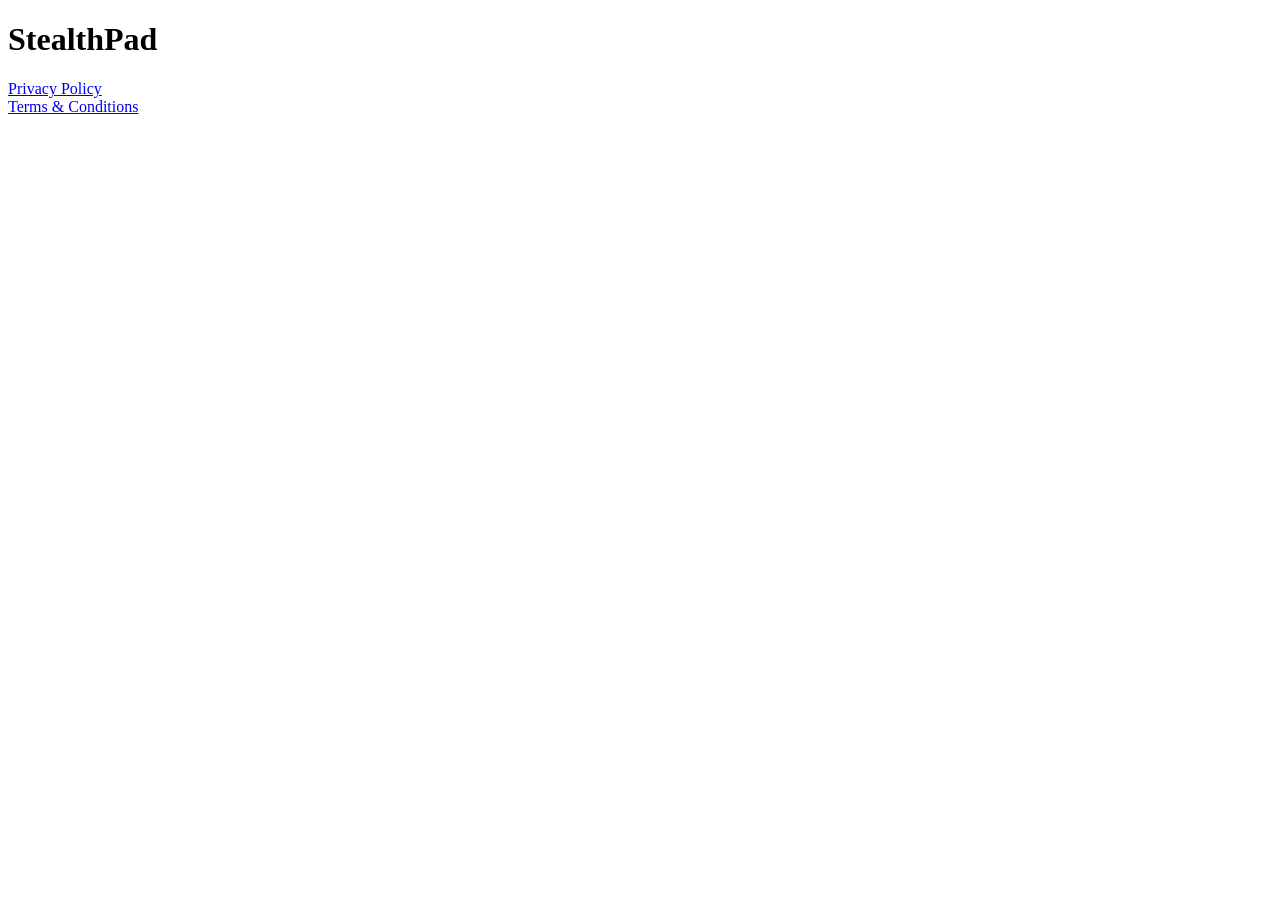
==== docs/index.html @ 9c85d0d4 "Refractoring of terms and privacy files. Merged them into a single for github page deployment." ====
<!DOCTYPE html>
<html lang="en">
<head>
    <meta charset="UTF-8">
    <meta name="viewport" content="width=device-width, initial-scale=1.0">
    <title>StealthPad</title>
</head>
<body>
    <h1>StealthPad</h1>

    <a href="stealthpad-privacy.html">Privacy Policy</a>
    <br>
    <a href="stealthpad-terms.html">Terms & Conditions</a>
</body>
</html>
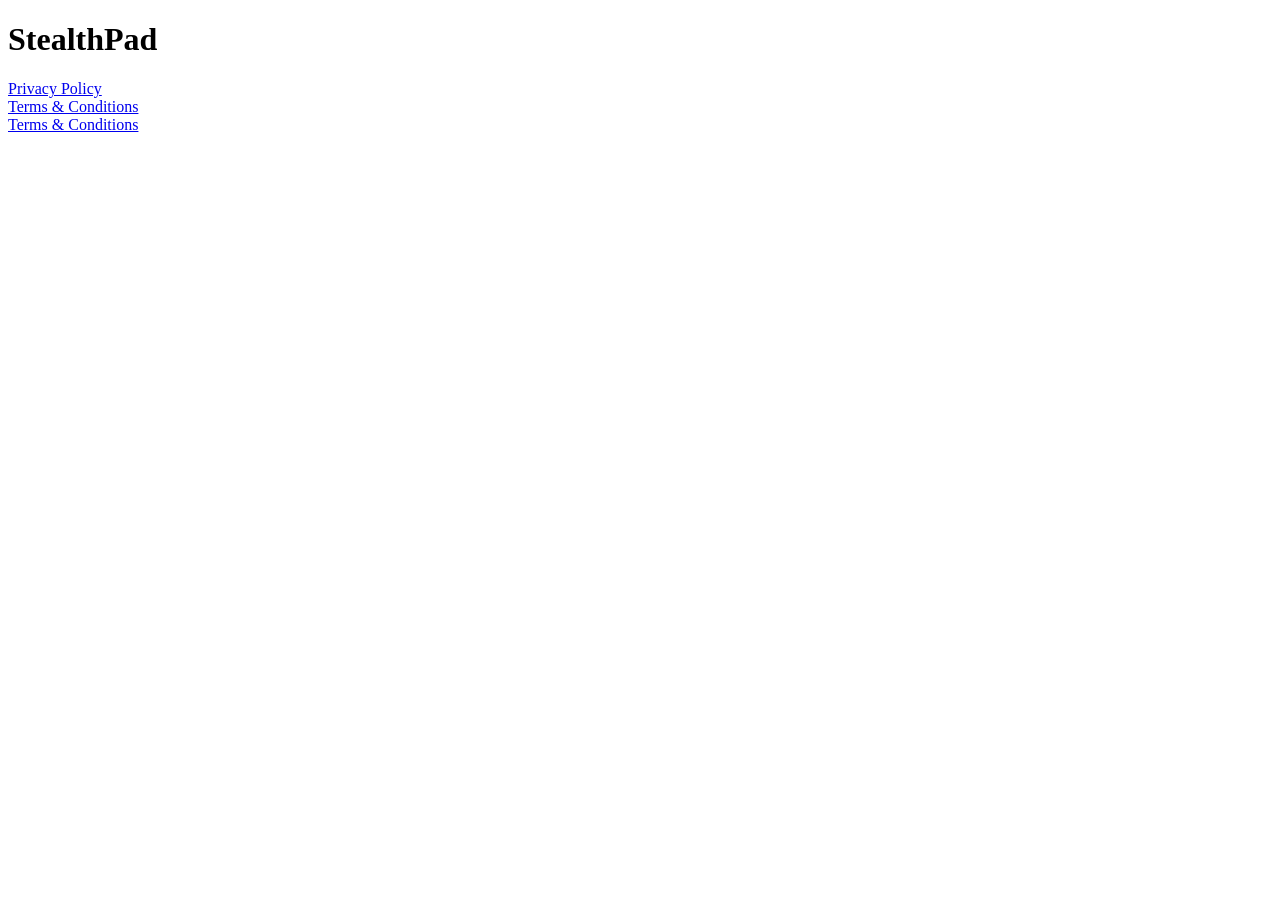
==== commit 52c43cb9: "Update index.html" ====
--- a/docs/index.html
+++ b/docs/index.html
@@ -11,5 +11,7 @@
     <a href="stealthpad-privacy.html">Privacy Policy</a>
     <br>
     <a href="stealthpad-terms.html">Terms & Conditions</a>
+    <br>
+    <a href="stealthpad-faq.html">Terms & Conditions</a>
 </body>
 </html>
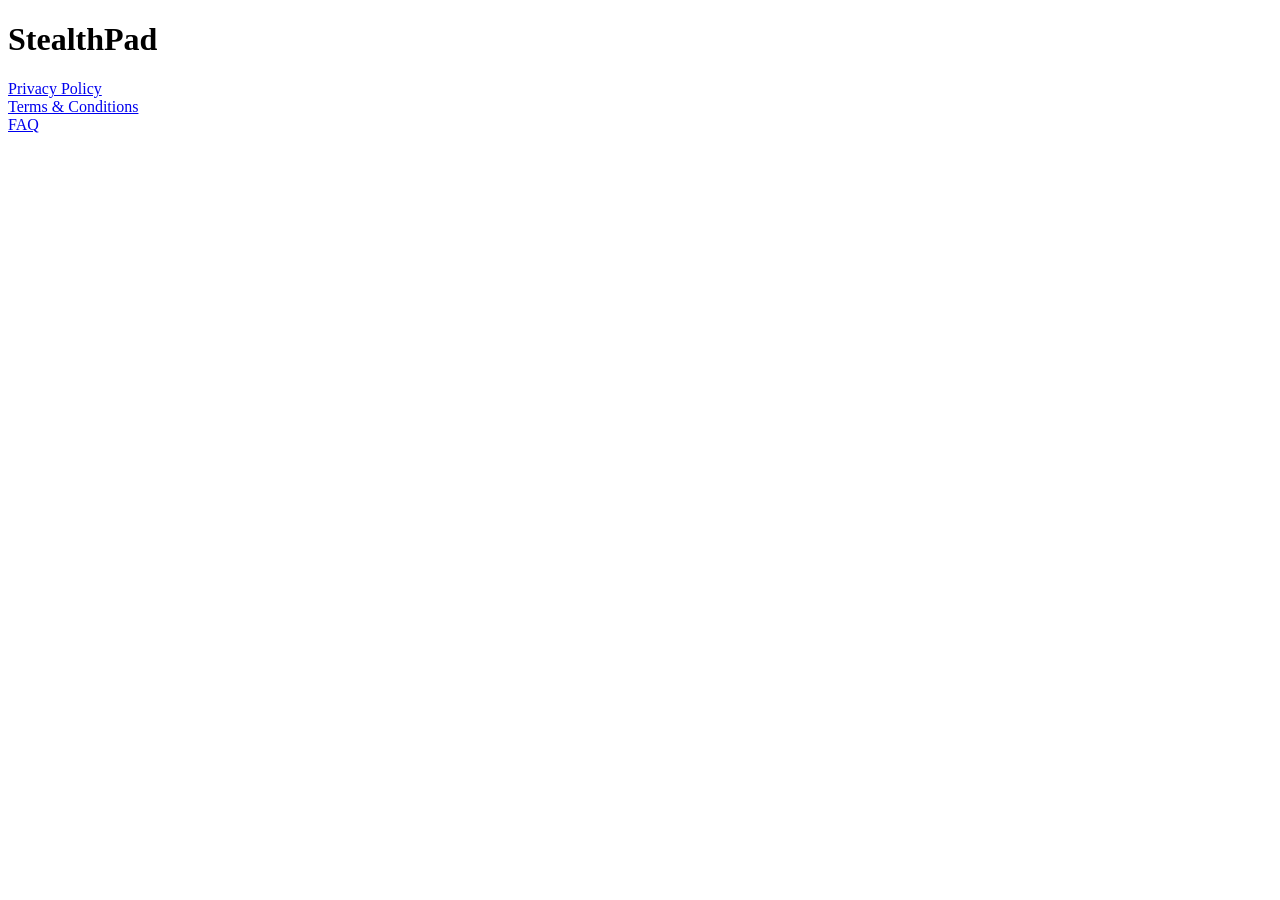
==== commit 3141e855: "Update index.html" ====
--- a/docs/index.html
+++ b/docs/index.html
@@ -12,6 +12,6 @@
     <br>
     <a href="stealthpad-terms.html">Terms & Conditions</a>
     <br>
-    <a href="stealthpad-faq.html">Terms & Conditions</a>
+    <a href="stealthpad-faq.html">FAQ</a>
 </body>
 </html>
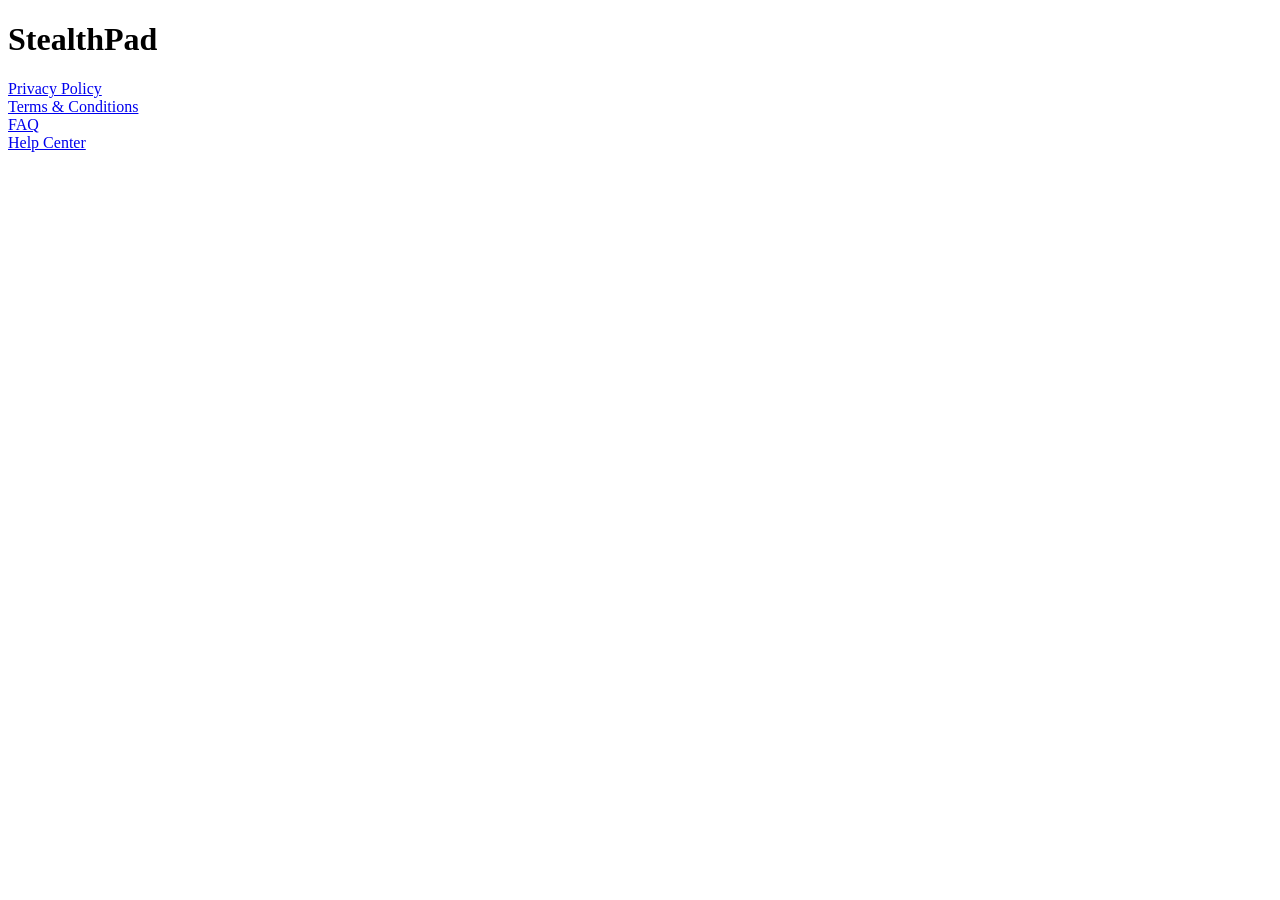
==== commit 2c203295: "Add Help Center link to docs index Add a "Help Center" link to docs/index.html pointing to stealthpa" ====
--- a/docs/index.html
+++ b/docs/index.html
@@ -13,5 +13,7 @@
     <a href="stealthpad-terms.html">Terms & Conditions</a>
     <br>
     <a href="stealthpad-faq.html">FAQ</a>
+    <br>
+    <a href="stealthpad-help.html">Help Center</a>
 </body>
 </html>
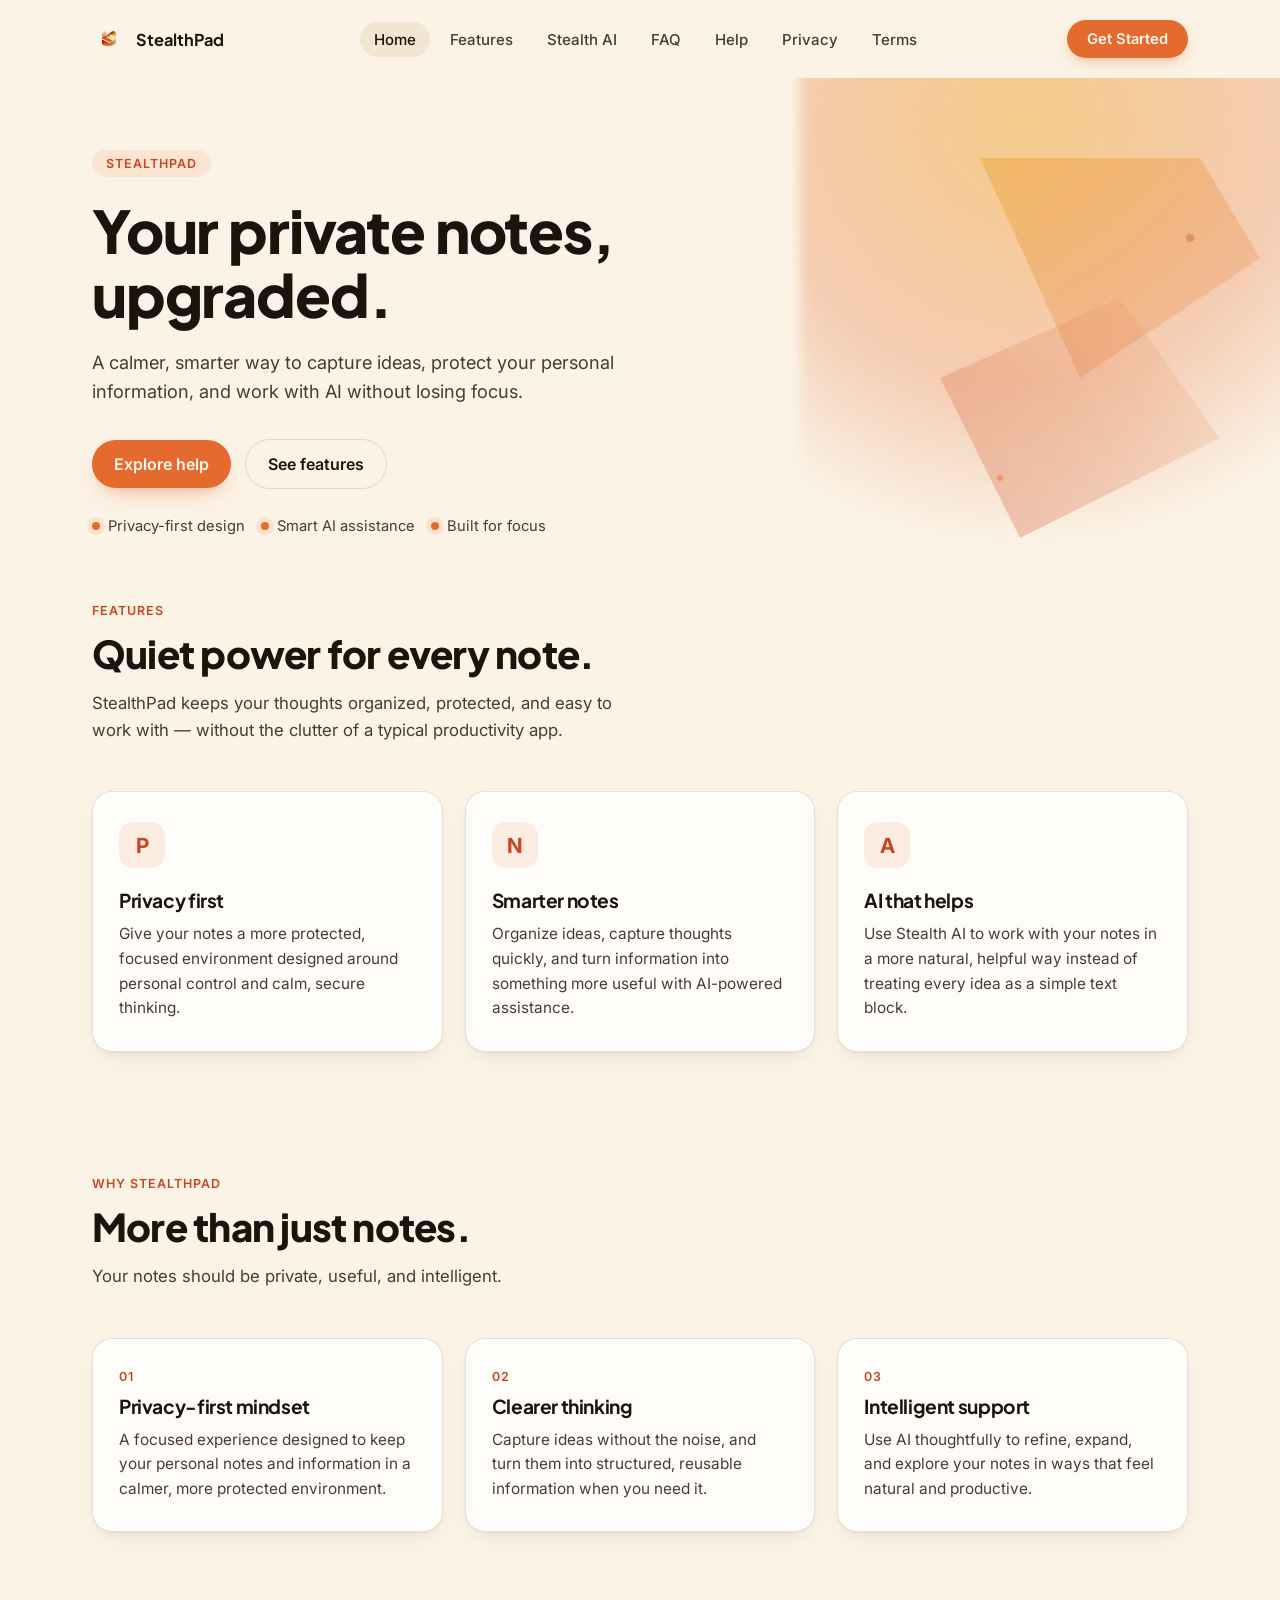
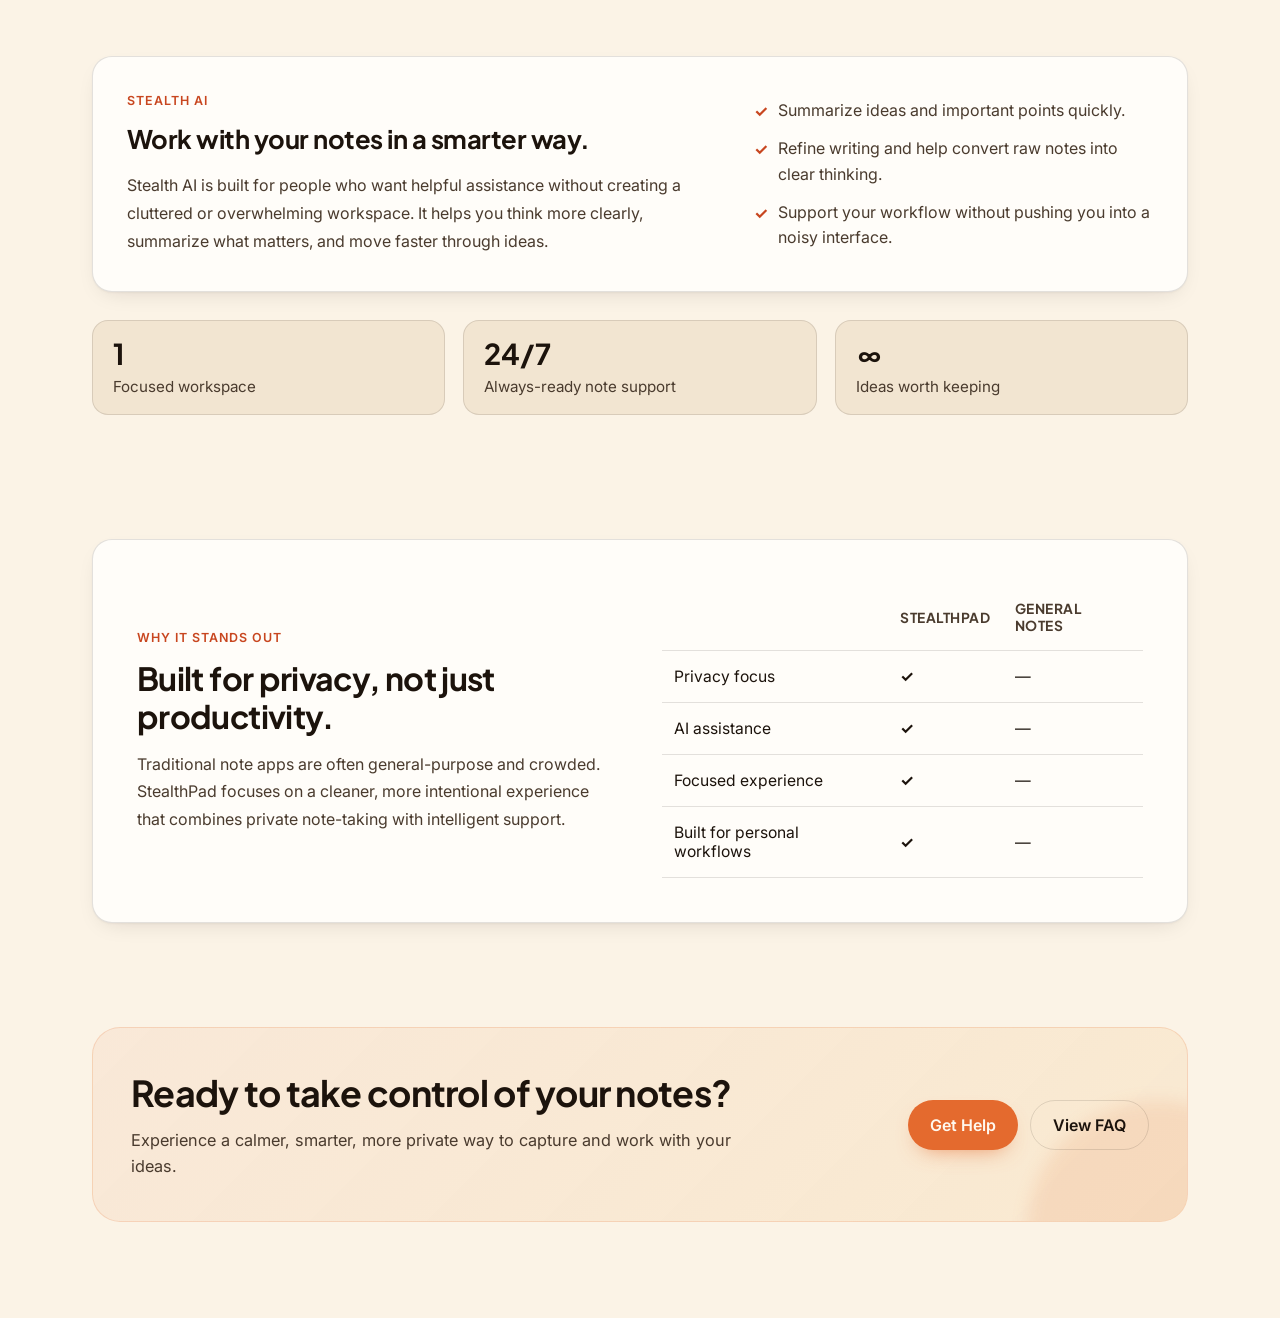
==== commit 1f372b7f: "Add app-ads.txt and redesign docs index Add docs/app-ads.txt.txt (Google publisher record) and repla" ====
--- a/docs/index.html
+++ b/docs/index.html
@@ -1,19 +1,887 @@
 <!DOCTYPE html>
 <html lang="en">
 <head>
-    <meta charset="UTF-8">
-    <meta name="viewport" content="width=device-width, initial-scale=1.0">
-    <title>StealthPad</title>
+  <meta charset="UTF-8">
+  <meta name="viewport" content="width=device-width, initial-scale=1.0">
+  <title>StealthPad — Private, Smart Notes</title>
+  <meta name="description" content="StealthPad helps you organize notes privately with a focused, intelligent workspace built for modern thinking.">
+  <link rel="preconnect" href="https://fonts.googleapis.com">
+  <link rel="preconnect" href="https://fonts.gstatic.com" crossorigin>
+  <link href="https://fonts.googleapis.com/css2?family=Plus+Jakarta+Sans:wght@500;600;700;800&family=Inter:wght@400;500;600;700&display=swap" rel="stylesheet">
+  <style>
+    :root {
+      --ink: #1c130c;
+      --ink-soft: #4a3b2e;
+      --paper: #fbf3e6;
+      --paper-alt: #f2e5d1;
+      --card: #fffdf9;
+      --line: rgba(28, 19, 12, 0.12);
+      --line-soft: rgba(28, 19, 12, 0.07);
+      --orange: #e46a2e;
+      --orange-deep: #c8461f;
+      --amber: #f0a83e;
+      --dark: #18110b;
+      --dark-card: #241a11;
+      --shadow-card: 0 1px 2px rgba(28, 19, 12, 0.04), 0 8px 24px -12px rgba(28, 19, 12, 0.18);
+      --radius-lg: 20px;
+      --radius-md: 14px;
+      --maxw: 1160px;
+      --font-display: 'Plus Jakarta Sans', 'Inter', sans-serif;
+      --font-body: 'Inter', sans-serif;
+    }
+
+    * { box-sizing: border-box; }
+    html { scroll-behavior: smooth; }
+    body {
+      margin: 0;
+      font-family: var(--font-body);
+      background: var(--paper);
+      color: var(--ink);
+      overflow-x: hidden;
+      -webkit-font-smoothing: antialiased;
+    }
+
+    img { max-width: 100%; display: block; }
+    a { color: inherit; }
+    button, input { font-family: inherit; }
+
+    ::selection { background: var(--amber); color: var(--ink); }
+    :focus-visible {
+      outline: 2px solid var(--orange-deep);
+      outline-offset: 3px;
+      border-radius: 6px;
+    }
+
+    .wrap {
+      max-width: var(--maxw);
+      margin: 0 auto;
+      padding: 0 32px;
+    }
+
+    h1, h2, h3 {
+      margin: 0;
+      font-family: var(--font-display);
+      letter-spacing: -0.02em;
+      color: var(--ink);
+    }
+
+    .site-nav {
+      position: sticky;
+      top: 0;
+      z-index: 100;
+      padding: 20px 0;
+      transition: background-color 280ms ease, box-shadow 280ms ease, padding 280ms ease, backdrop-filter 280ms ease;
+    }
+
+    .site-nav.scrolled {
+      padding: 12px 0;
+      background: rgba(251, 243, 230, 0.78);
+      backdrop-filter: blur(14px) saturate(160%);
+      -webkit-backdrop-filter: blur(14px) saturate(160%);
+      box-shadow: 0 1px 0 rgba(28, 19, 12, 0.12);
+    }
+
+    .nav-row {
+      display: flex;
+      align-items: center;
+      justify-content: space-between;
+      gap: 24px;
+    }
+
+    .brand {
+      display: flex;
+      align-items: center;
+      gap: 10px;
+      text-decoration: none;
+      flex-shrink: 0;
+    }
+
+    .brand img {
+      height: 34px;
+      width: auto;
+      transition: height 280ms ease;
+    }
+
+    .site-nav.scrolled .brand img { height: 28px; }
+
+    .brand-name {
+      font-family: var(--font-display);
+      font-weight: 700;
+      font-size: 1.02rem;
+      color: var(--ink);
+    }
+
+    .nav-links {
+      display: flex;
+      align-items: center;
+      gap: 6px;
+      list-style: none;
+      margin: 0;
+      padding: 0;
+    }
+
+    .nav-links a {
+      text-decoration: none;
+      color: var(--ink-soft);
+      font-size: 0.94rem;
+      font-weight: 500;
+      padding: 8px 14px;
+      border-radius: 999px;
+      transition: color 180ms ease, background-color 180ms ease;
+    }
+
+    .nav-links a:hover {
+      color: var(--ink);
+      background: var(--line-soft);
+    }
+
+    .nav-links a.current {
+      color: var(--ink);
+      background: var(--paper-alt);
+    }
+
+    .nav-cta {
+      display: inline-flex;
+      align-items: center;
+      gap: 8px;
+      background: var(--orange);
+      color: #fff8ef;
+      font-weight: 600;
+      font-size: 0.92rem;
+      padding: 10px 20px;
+      border-radius: 999px;
+      text-decoration: none;
+      box-shadow: 0 6px 16px -6px rgba(228, 106, 46, 0.55);
+      transition: transform 160ms ease, box-shadow 160ms ease, background-color 160ms ease;
+      flex-shrink: 0;
+    }
+
+    .nav-cta:hover {
+      background: var(--orange-deep);
+      transform: translateY(-1px);
+      box-shadow: 0 10px 22px -8px rgba(200, 70, 31, 0.6);
+    }
+
+    .nav-toggle {
+      display: none;
+      background: none;
+      border: none;
+      cursor: pointer;
+      padding: 8px;
+      color: var(--ink);
+    }
+
+    .nav-toggle svg { width: 24px; height: 24px; }
+
+    .mobile-panel {
+      display: none;
+      flex-direction: column;
+      gap: 2px;
+      background: var(--card);
+      border: 1px solid var(--line);
+      border-radius: 16px;
+      margin-top: 12px;
+      padding: 8px;
+      box-shadow: var(--shadow-card);
+    }
+
+    .mobile-panel a {
+      text-decoration: none;
+      color: var(--ink);
+      padding: 12px 14px;
+      border-radius: 10px;
+      font-weight: 500;
+      font-size: 0.98rem;
+    }
+
+    .mobile-panel a:active { background: var(--paper-alt); }
+    .mobile-panel.open { display: flex; }
+
+    .hero {
+      position: relative;
+      padding: 72px 0 40px;
+      overflow: hidden;
+    }
+
+    .hero-glow {
+      position: absolute;
+      top: -180px;
+      right: -160px;
+      width: 640px;
+      height: 640px;
+      background: radial-gradient(circle at 35% 35%, rgba(240, 168, 62, 0.55), rgba(228, 106, 46, 0.28) 45%, rgba(228, 106, 46, 0) 72%);
+      filter: blur(6px);
+      pointer-events: none;
+      z-index: 0;
+    }
+
+    .hero-shapes {
+      position: absolute;
+      top: 40px;
+      right: -40px;
+      width: 460px;
+      height: 460px;
+      z-index: 0;
+      opacity: 0.9;
+      pointer-events: none;
+    }
+
+    .hero-inner {
+      position: relative;
+      z-index: 1;
+      max-width: 640px;
+    }
+
+    .eyebrow {
+      display: inline-block;
+      font-size: 0.78rem;
+      font-weight: 600;
+      letter-spacing: 0.08em;
+      text-transform: uppercase;
+      color: var(--orange-deep);
+      background: rgba(228, 106, 46, 0.1);
+      padding: 6px 14px;
+      border-radius: 999px;
+      margin-bottom: 22px;
+    }
+
+    .hero h1 {
+      font-size: clamp(2.4rem, 4.6vw, 3.8rem);
+      font-weight: 800;
+      line-height: 1.08;
+      margin-bottom: 22px;
+    }
+
+    .hero p.lede {
+      font-size: 1.14rem;
+      line-height: 1.6;
+      color: var(--ink-soft);
+      max-width: 560px;
+      margin-bottom: 32px;
+    }
+
+    .hero-actions {
+      display: flex;
+      align-items: center;
+      flex-wrap: wrap;
+      gap: 14px;
+      margin-bottom: 28px;
+    }
+
+    .btn-primary,
+    .btn-secondary {
+      display: inline-flex;
+      align-items: center;
+      justify-content: center;
+      text-decoration: none;
+      border-radius: 999px;
+      padding: 14px 22px;
+      font-weight: 600;
+      transition: transform 180ms ease, box-shadow 180ms ease, background-color 180ms ease;
+    }
+
+    .btn-primary {
+      background: var(--orange);
+      color: #fff8ef;
+      box-shadow: 0 10px 22px -12px rgba(228, 106, 46, 0.75);
+    }
+
+    .btn-primary:hover {
+      transform: translateY(-1px);
+      background: var(--orange-deep);
+    }
+
+    .btn-secondary {
+      background: transparent;
+      border: 1px solid var(--line);
+      color: var(--ink);
+    }
+
+    .btn-secondary:hover {
+      background: var(--paper-alt);
+      transform: translateY(-1px);
+    }
+
+    .hero-meta {
+      display: flex;
+      flex-wrap: wrap;
+      gap: 16px;
+      font-size: 0.92rem;
+      color: var(--ink-soft);
+    }
+
+    .hero-meta span {
+      display: inline-flex;
+      align-items: center;
+      gap: 8px;
+    }
+
+    .dot {
+      width: 8px;
+      height: 8px;
+      border-radius: 50%;
+      background: var(--orange);
+      box-shadow: 0 0 0 5px rgba(228, 106, 46, 0.12);
+    }
+
+    .section-head {
+      max-width: 560px;
+      margin-bottom: 48px;
+    }
+
+    .section-label {
+      display: block;
+      margin-bottom: 14px;
+      color: var(--orange-deep);
+      font-size: 0.78rem;
+      font-weight: 600;
+      letter-spacing: 0.08em;
+      text-transform: uppercase;
+    }
+
+    .section-head h2 {
+      font-size: clamp(1.8rem, 3vw, 2.5rem);
+      font-weight: 800;
+      line-height: 1.15;
+      margin-bottom: 14px;
+    }
+
+    .section-head p {
+      color: var(--ink-soft);
+      font-size: 1.05rem;
+      line-height: 1.6;
+      margin: 0;
+    }
+
+    .features-section,
+    .diff-section,
+    .ai-section,
+    .compare-section,
+    .cta-section {
+      padding: 28px 0 96px;
+    }
+
+    .feature-grid,
+    .diff-grid {
+      display: grid;
+      grid-template-columns: repeat(3, minmax(0, 1fr));
+      gap: 22px;
+    }
+
+    .feature-card,
+    .diff-card,
+    .ai-panel,
+    .compare-wrap {
+      background: var(--card);
+      border: 1px solid var(--line);
+      border-radius: var(--radius-lg);
+      box-shadow: var(--shadow-card);
+    }
+
+    .feature-card,
+    .diff-card {
+      padding: 30px 26px;
+      transition: transform 220ms ease, box-shadow 220ms ease, border-color 220ms ease;
+    }
+
+    .feature-card:hover,
+    .diff-card:hover {
+      transform: translateY(-4px);
+      border-color: rgba(228, 106, 46, 0.35);
+    }
+
+    .feature-icon {
+      width: 46px;
+      height: 46px;
+      border-radius: 14px;
+      display: grid;
+      place-items: center;
+      margin-bottom: 20px;
+      background: rgba(228, 106, 46, 0.12);
+      color: var(--orange-deep);
+      font-size: 1.3rem;
+      font-weight: 700;
+    }
+
+    .feature-card h3,
+    .diff-card h3 {
+      font-size: 1.2rem;
+      margin-bottom: 10px;
+    }
+
+    .feature-card p,
+    .diff-card p {
+      margin: 0;
+      line-height: 1.6;
+      color: var(--ink-soft);
+      font-size: 0.96rem;
+    }
+
+    .ai-panel {
+      padding: 36px 34px;
+      display: grid;
+      grid-template-columns: 1.2fr 0.8fr;
+      gap: 28px;
+      align-items: center;
+    }
+
+    .ai-panel h3 {
+      font-size: clamp(1.5rem, 2vw, 2rem);
+      margin-bottom: 16px;
+    }
+
+    .ai-panel p {
+      margin: 0;
+      line-height: 1.75;
+      color: var(--ink-soft);
+      font-size: 1rem;
+    }
+
+    .ai-list {
+      list-style: none;
+      padding: 0;
+      margin: 0;
+      display: grid;
+      gap: 12px;
+    }
+
+    .ai-list li {
+      display: flex;
+      align-items: flex-start;
+      gap: 10px;
+      color: var(--ink-soft);
+      line-height: 1.6;
+    }
+
+    .ai-list li::before {
+      content: "✓";
+      color: var(--orange-deep);
+      font-weight: 700;
+      margin-top: 1px;
+    }
+
+    .measure-strip {
+      margin-top: 28px;
+      display: grid;
+      grid-template-columns: repeat(3, minmax(0, 1fr));
+      gap: 18px;
+    }
+
+    .measure {
+      background: var(--paper-alt);
+      border: 1px solid var(--line);
+      border-radius: 16px;
+      padding: 18px 20px;
+    }
+
+    .measure strong {
+      display: block;
+      font-family: var(--font-display);
+      font-size: 1.8rem;
+      line-height: 1;
+      margin-bottom: 8px;
+      color: var(--ink);
+    }
+
+    .measure span {
+      color: var(--ink-soft);
+      font-size: 0.95rem;
+    }
+
+    .compare-wrap {
+      padding: 44px;
+      display: grid;
+      grid-template-columns: 1fr 1fr;
+      gap: 44px;
+      align-items: center;
+    }
+
+    .compare-copy h2 {
+      font-size: clamp(1.6rem, 2.5vw, 2.2rem);
+      line-height: 1.2;
+      margin-bottom: 16px;
+    }
+
+    .compare-copy p {
+      margin: 0;
+      color: var(--ink-soft);
+      line-height: 1.7;
+      font-size: 1rem;
+    }
+
+    .compare-table {
+      width: 100%;
+      border-collapse: collapse;
+    }
+
+    .compare-table th,
+    .compare-table td {
+      text-align: left;
+      padding: 16px 12px;
+      border-bottom: 1px solid var(--line);
+    }
+
+    .compare-table th {
+      font-family: var(--font-display);
+      font-size: 0.86rem;
+      color: var(--ink-soft);
+      letter-spacing: 0.04em;
+      text-transform: uppercase;
+    }
+
+    .compare-table td {
+      color: var(--ink);
+      font-size: 0.98rem;
+    }
+
+    .brand-col {
+      color: var(--orange-deep);
+    }
+
+    .mark-yes {
+      color: var(--orange-deep);
+      font-weight: 700;
+    }
+
+    .mark-no {
+      color: #8b7d6b;
+    }
+
+    .cta-section {
+      padding-top: 8px;
+    }
+
+    .cta-inner {
+      position: relative;
+      overflow: hidden;
+      background: linear-gradient(135deg, rgba(228,106,46,0.08), rgba(240,168,62,0.12));
+      border: 1px solid rgba(228,106,46,0.18);
+      border-radius: 28px;
+      padding: 42px 38px;
+      display: flex;
+      align-items: center;
+      justify-content: space-between;
+      gap: 24px;
+    }
+
+    .cta-inner::before {
+      content: "";
+      position: absolute;
+      inset: auto -100px -140px auto;
+      width: 260px;
+      height: 260px;
+      border-radius: 50%;
+      background: rgba(228, 106, 46, 0.12);
+      filter: blur(8px);
+    }
+
+    .cta-copy {
+      position: relative;
+      z-index: 1;
+      max-width: 620px;
+    }
+
+    .cta-copy h2 {
+      font-size: clamp(1.7rem, 2.8vw, 2.5rem);
+      margin-bottom: 12px;
+    }
+
+    .cta-copy p {
+      margin: 0;
+      line-height: 1.6;
+      color: var(--ink-soft);
+      font-size: 1.02rem;
+    }
+
+    .cta-actions {
+      position: relative;
+      z-index: 1;
+      display: flex;
+      flex-wrap: wrap;
+      gap: 12px;
+      justify-content: flex-end;
+    }
+
+    .small-link {
+      color: var(--orange-deep);
+      text-decoration: none;
+      font-weight: 600;
+    }
+
+    @media (max-width: 940px) {
+      .nav-links { display: none; }
+      .nav-cta { display: none; }
+      .nav-toggle { display: inline-flex; }
+
+      .feature-grid,
+      .diff-grid,
+      .measure-strip,
+      .ai-panel,
+      .compare-wrap {
+        grid-template-columns: 1fr;
+      }
+
+      .compare-wrap { padding: 24px; }
+    }
+
+    @media (max-width: 640px) {
+      .wrap { padding: 0 20px; }
+      .hero { padding-top: 54px; }
+      .hero-actions,
+      .cta-inner {
+        flex-direction: column;
+        align-items: flex-start;
+      }
+      .cta-actions { justify-content: flex-start; }
+      .cta-inner { padding: 28px 22px; }
+      .feature-card, .diff-card { padding: 24px 20px; }
+      .ai-panel { padding: 26px 20px; }
+    }
+
+    @media (prefers-reduced-motion: reduce) {
+      * { transition-duration: 0.001ms !important; animation-duration: 0.001ms !important; scroll-behavior: auto !important; }
+    }
+  </style>
 </head>
 <body>
-    <h1>StealthPad</h1>
-
-    <a href="stealthpad-privacy.html">Privacy Policy</a>
-    <br>
-    <a href="stealthpad-terms.html">Terms & Conditions</a>
-    <br>
-    <a href="stealthpad-faq.html">FAQ</a>
-    <br>
-    <a href="stealthpad-help.html">Help Center</a>
+  <nav class="site-nav" id="siteNav">
+    <div class="wrap nav-row">
+      <a href="index.html" class="brand" aria-label="StealthPad home">
+        <img src="logo.png" alt="StealthPad logo">
+        <span class="brand-name">StealthPad</span>
+      </a>
+
+      <ul class="nav-links">
+        <li><a href="index.html" class="current">Home</a></li>
+        <li><a href="#features">Features</a></li>
+        <li><a href="#stealth-ai">Stealth AI</a></li>
+        <li><a href="stealthpad-faq.html">FAQ</a></li>
+        <li><a href="stealthpad-help.html">Help</a></li>
+        <li><a href="stealthpad-privacy.html">Privacy</a></li>
+        <li><a href="stealthpad-terms.html">Terms</a></li>
+      </ul>
+
+      <a href="#start" class="nav-cta">Get Started</a>
+
+      <button class="nav-toggle" id="navToggle" aria-label="Open menu" aria-expanded="false" aria-controls="mobilePanel">
+        <svg viewBox="0 0 24 24" fill="none" stroke="currentColor" stroke-width="2" stroke-linecap="round"><line x1="4" y1="7" x2="20" y2="7"/><line x1="4" y1="12" x2="20" y2="12"/><line x1="4" y1="17" x2="20" y2="17"/></svg>
+      </button>
+    </div>
+
+    <div class="wrap">
+      <div class="mobile-panel" id="mobilePanel">
+        <a href="index.html">Home</a>
+        <a href="#features">Features</a>
+        <a href="#stealth-ai">Stealth AI</a>
+        <a href="stealthpad-faq.html">FAQ</a>
+        <a href="stealthpad-help.html">Help</a>
+        <a href="stealthpad-privacy.html">Privacy</a>
+        <a href="stealthpad-terms.html">Terms</a>
+      </div>
+    </div>
+  </nav>
+
+  <header class="hero">
+    <div class="hero-glow" aria-hidden="true"></div>
+    <svg class="hero-shapes" viewBox="0 0 460 460" aria-hidden="true">
+      <defs>
+        <linearGradient id="g1" x1="0" y1="0" x2="1" y2="1">
+          <stop offset="0%" stop-color="#f0a83e" stop-opacity="0.55"/>
+          <stop offset="100%" stop-color="#e46a2e" stop-opacity="0.15"/>
+        </linearGradient>
+        <linearGradient id="g2" x1="0" y1="1" x2="1" y2="0">
+          <stop offset="0%" stop-color="#c8461f" stop-opacity="0.35"/>
+          <stop offset="100%" stop-color="#e46a2e" stop-opacity="0.05"/>
+        </linearGradient>
+      </defs>
+      <path d="M120 40 L340 40 L400 140 L220 260 Z" fill="url(#g1)"/>
+      <path d="M80 260 L260 180 L360 320 L160 420 Z" fill="url(#g2)"/>
+      <circle cx="330" cy="120" r="4" fill="#c8461f" opacity="0.4"/>
+      <circle cx="140" cy="360" r="3" fill="#e46a2e" opacity="0.5"/>
+    </svg>
+
+    <div class="wrap">
+      <div class="hero-inner">
+        <span class="eyebrow">StealthPad</span>
+        <h1>Your private notes, upgraded.</h1>
+        <p class="lede">A calmer, smarter way to capture ideas, protect your personal information, and work with AI without losing focus.</p>
+
+        <div class="hero-actions" id="start">
+          <a href="stealthpad-help.html" class="btn-primary">Explore help</a>
+          <a href="#features" class="btn-secondary">See features</a>
+        </div>
+
+        <div class="hero-meta" aria-label="StealthPad highlights">
+          <span><span class="dot"></span> Privacy-first design</span>
+          <span><span class="dot"></span> Smart AI assistance</span>
+          <span><span class="dot"></span> Built for focus</span>
+        </div>
+      </div>
+    </div>
+  </header>
+
+  <main>
+    <section class="features-section" id="features">
+      <div class="wrap">
+        <div class="section-head">
+          <span class="section-label">Features</span>
+          <h2>Quiet power for every note.</h2>
+          <p>StealthPad keeps your thoughts organized, protected, and easy to work with — without the clutter of a typical productivity app.</p>
+        </div>
+
+        <div class="feature-grid">
+          <article class="feature-card">
+            <div class="feature-icon">P</div>
+            <h3>Privacy first</h3>
+            <p>Give your notes a more protected, focused environment designed around personal control and calm, secure thinking.</p>
+          </article>
+
+          <article class="feature-card">
+            <div class="feature-icon">N</div>
+            <h3>Smarter notes</h3>
+            <p>Organize ideas, capture thoughts quickly, and turn information into something more useful with AI-powered assistance.</p>
+          </article>
+
+          <article class="feature-card">
+            <div class="feature-icon">A</div>
+            <h3>AI that helps</h3>
+            <p>Use Stealth AI to work with your notes in a more natural, helpful way instead of treating every idea as a simple text block.</p>
+          </article>
+        </div>
+      </div>
+    </section>
+
+    <section class="diff-section">
+      <div class="wrap">
+        <div class="section-head">
+          <span class="section-label">Why StealthPad</span>
+          <h2>More than just notes.</h2>
+          <p>Your notes should be private, useful, and intelligent.</p>
+        </div>
+
+        <div class="diff-grid">
+          <article class="diff-card">
+            <div class="section-label" style="margin-bottom:10px;">01</div>
+            <h3>Privacy-first mindset</h3>
+            <p>A focused experience designed to keep your personal notes and information in a calmer, more protected environment.</p>
+          </article>
+
+          <article class="diff-card">
+            <div class="section-label" style="margin-bottom:10px;">02</div>
+            <h3>Clearer thinking</h3>
+            <p>Capture ideas without the noise, and turn them into structured, reusable information when you need it.</p>
+          </article>
+
+          <article class="diff-card">
+            <div class="section-label" style="margin-bottom:10px;">03</div>
+            <h3>Intelligent support</h3>
+            <p>Use AI thoughtfully to refine, expand, and explore your notes in ways that feel natural and productive.</p>
+          </article>
+        </div>
+      </div>
+    </section>
+
+    <section class="ai-section" id="stealth-ai">
+      <div class="wrap">
+        <div class="ai-panel">
+          <div>
+            <span class="section-label">Stealth AI</span>
+            <h3>Work with your notes in a smarter way.</h3>
+            <p>Stealth AI is built for people who want helpful assistance without creating a cluttered or overwhelming workspace. It helps you think more clearly, summarize what matters, and move faster through ideas.</p>
+          </div>
+
+          <ul class="ai-list">
+            <li>Summarize ideas and important points quickly.</li>
+            <li>Refine writing and help convert raw notes into clear thinking.</li>
+            <li>Support your workflow without pushing you into a noisy interface.</li>
+          </ul>
+        </div>
+
+        <div class="measure-strip" aria-label="StealthPad values">
+          <div class="measure">
+            <strong>1</strong>
+            <span>Focused workspace</span>
+          </div>
+          <div class="measure">
+            <strong>24/7</strong>
+            <span>Always-ready note support</span>
+          </div>
+          <div class="measure">
+            <strong>∞</strong>
+            <span>Ideas worth keeping</span>
+          </div>
+        </div>
+      </div>
+    </section>
+
+    <section class="compare-section">
+      <div class="wrap">
+        <div class="compare-wrap">
+          <div class="compare-copy">
+            <span class="section-label">Why it stands out</span>
+            <h2>Built for privacy, not just productivity.</h2>
+            <p>Traditional note apps are often general-purpose and crowded. StealthPad focuses on a cleaner, more intentional experience that combines private note-taking with intelligent support.</p>
+          </div>
+
+          <table class="compare-table" aria-label="Comparison between StealthPad and other note tools">
+            <thead>
+              <tr>
+                <th></th>
+                <th class="brand-col">StealthPad</th>
+                <th>General Notes</th>
+              </tr>
+            </thead>
+            <tbody>
+              <tr><td>Privacy focus</td><td class="mark-yes">✓</td><td class="mark-no">—</td></tr>
+              <tr><td>AI assistance</td><td class="mark-yes">✓</td><td class="mark-no">—</td></tr>
+              <tr><td>Focused experience</td><td class="mark-yes">✓</td><td class="mark-no">—</td></tr>
+              <tr><td>Built for personal workflows</td><td class="mark-yes">✓</td><td class="mark-no">—</td></tr>
+            </tbody>
+          </table>
+        </div>
+      </div>
+    </section>
+
+    <section class="cta-section">
+      <div class="wrap">
+        <div class="cta-inner">
+          <div class="cta-copy">
+            <h2>Ready to take control of your notes?</h2>
+            <p>Experience a calmer, smarter, more private way to capture and work with your ideas.</p>
+          </div>
+
+          <div class="cta-actions">
+            <a href="stealthpad-help.html" class="btn-primary">Get Help</a>
+            <a href="stealthpad-faq.html" class="btn-secondary">View FAQ</a>
+          </div>
+        </div>
+      </div>
+    </section>
+  </main>
+
+  <script>
+    const nav = document.getElementById('siteNav');
+    const navToggle = document.getElementById('navToggle');
+    const mobilePanel = document.getElementById('mobilePanel');
+
+    const setScrolledState = () => {
+      nav.classList.toggle('scrolled', window.scrollY > 12);
+    };
+
+    window.addEventListener('scroll', setScrolledState, { passive: true });
+    setScrolledState();
+
+    navToggle.addEventListener('click', () => {
+      const isOpen = mobilePanel.classList.toggle('open');
+      navToggle.setAttribute('aria-expanded', String(isOpen));
+    });
+
+    mobilePanel.querySelectorAll('a').forEach(link => {
+      link.addEventListener('click', () => {
+        mobilePanel.classList.remove('open');
+        navToggle.setAttribute('aria-expanded', 'false');
+      });
+    });
+  </script>
 </body>
-</html>+</html>
